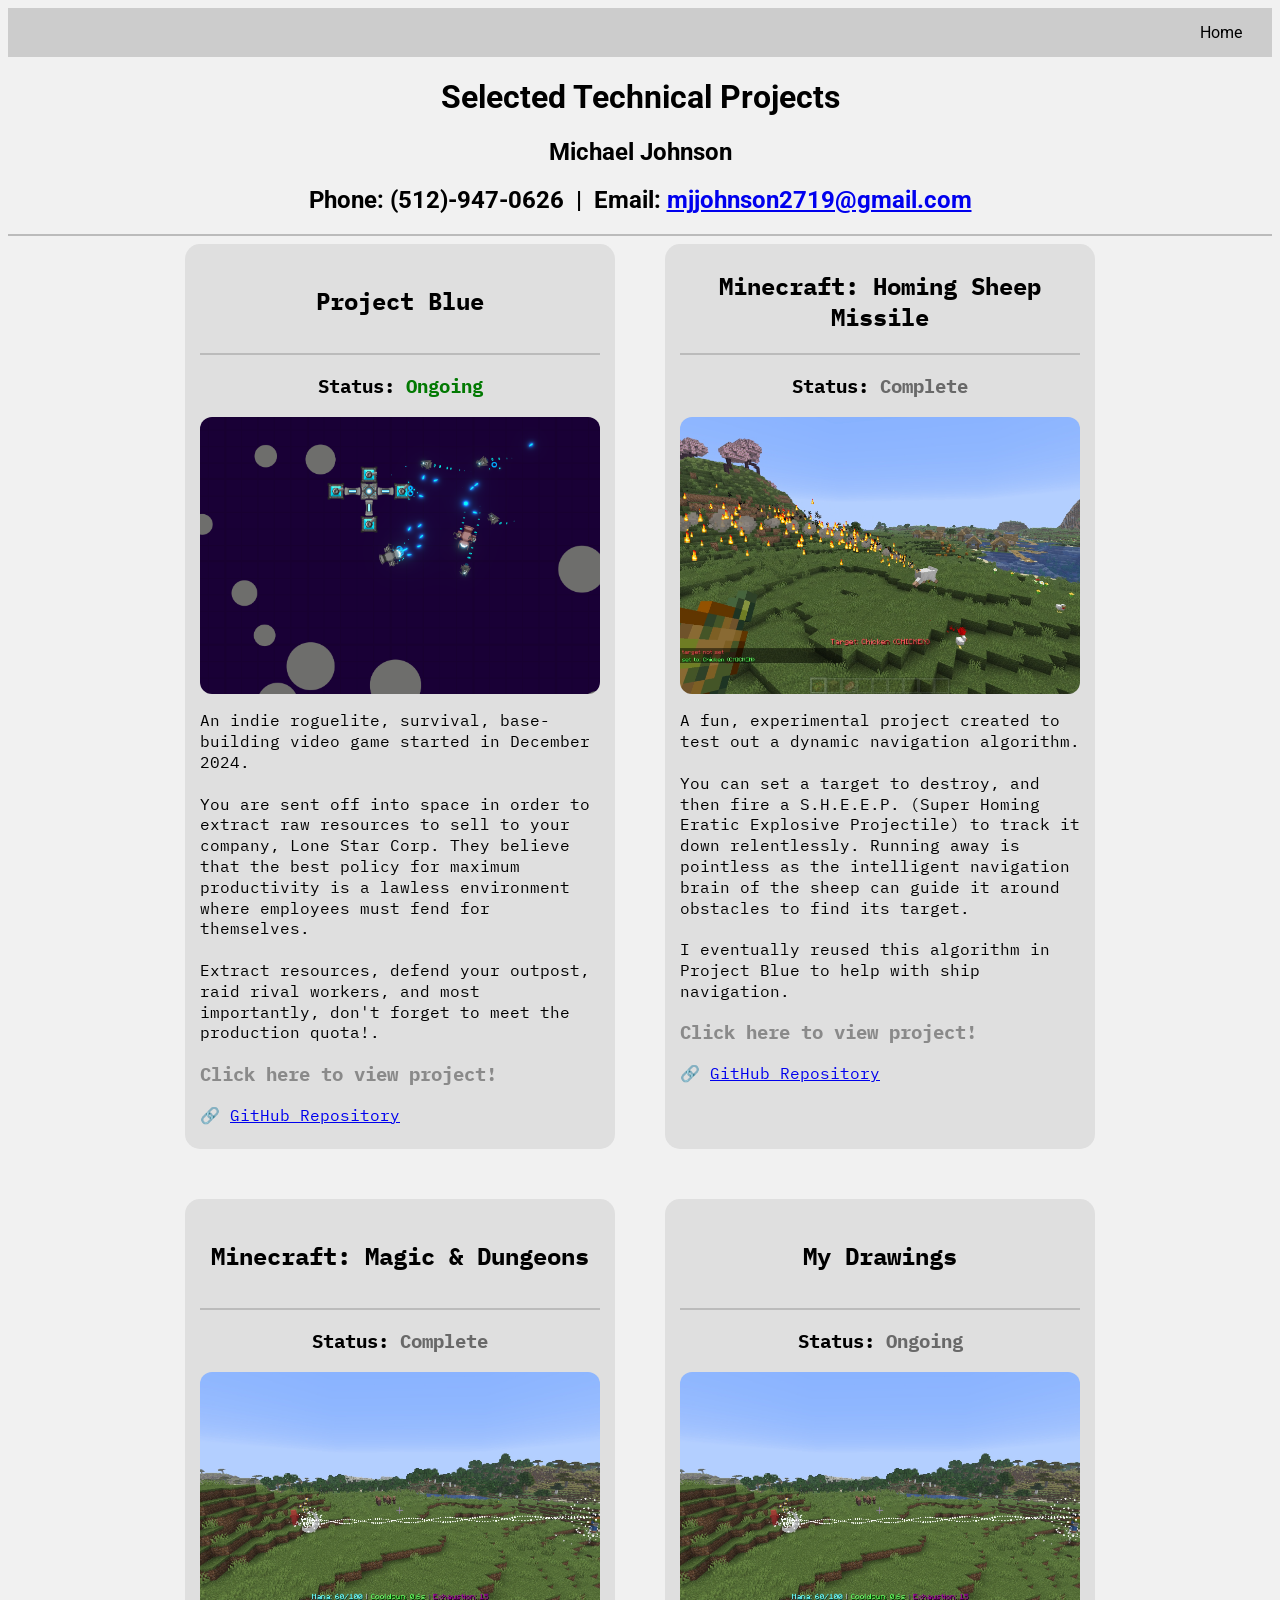
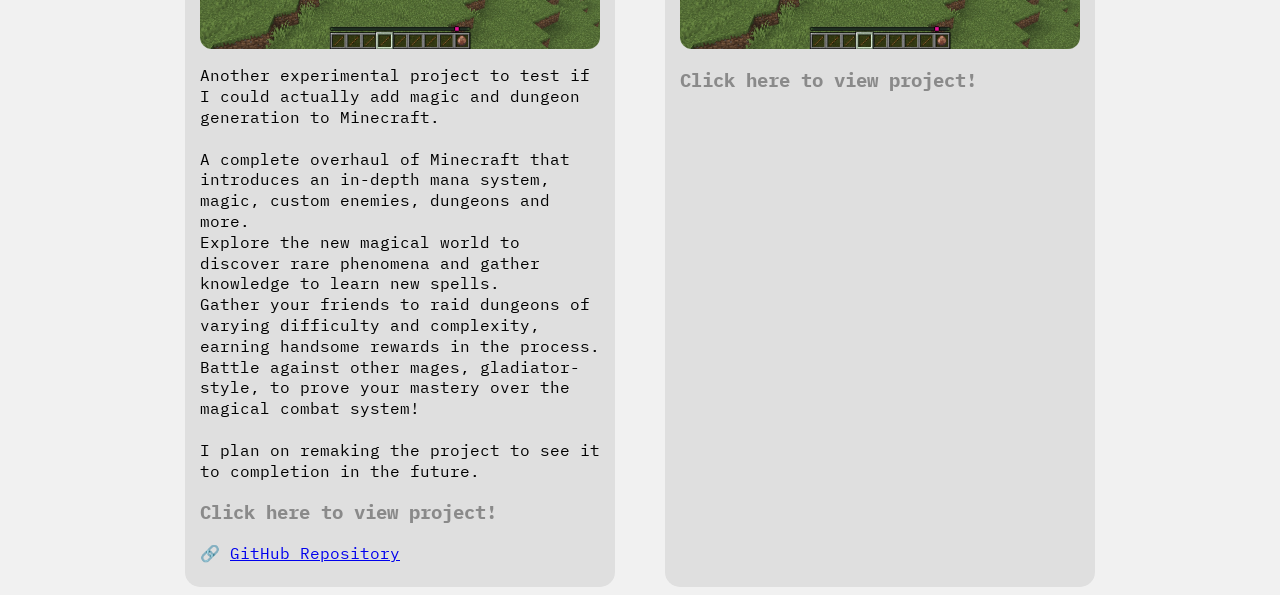
==== index.html @ 6b8b6e12 "drawings page" ====
<html>
  <head>
    <meta name="viewport" content="width=device-width, initial-scale=1.0">
    <title>Michael Johnson's Projects</title>

      <link rel="preconnect" href="https://fonts.googleapis.com">
      <link rel="preconnect" href="https://fonts.gstatic.com" crossorigin>
      <link href="https://fonts.googleapis.com/css2?family=IBM+Plex+Mono:wght@400;500;600;700&family=Roboto:wght@400;500;700&display=swap" rel="stylesheet">
      
      <link rel="stylesheet" href="style.css">
    <style>
      body {
        text-align: center
      }
      .project-display {
        width: 100%;
        max-width: 100%;
        min-height: 100%;
        box-sizing: border-box;
        overflow-wrap: anywhere;
        background-color: #dfdfdf;
        border-radius: 15px;
        color: #000000;
        text-align: left;
        font-family: 'IBM Plex Mono', monospace;
        padding: 7px 15px;
        line-height: 1.3;
        transition: all 0.3s ease;
        cursor: pointer;
        text-decoration: none;
        position: relative;
      }  

      .project-display h2 {
        min-height: 2.6em;
        display: flex;
        align-items: center;
        justify-content: center;
        text-align: center;
        line-height: 1.3;
      }

      .project-display:hover {
        background-color: #bdbdbd;
      }
      .project-display hr {
        background-color: #bbbbbb;
        transition: all 0.3s ease;
      }
      .project-display:hover hr {
        background-color: #a9a9a9;
      }
      .main-card-link {
        top: 0;
        left: 0;
        position: absolute;
        width: 100%;
        height: 100%;
        z-index: 1;
      }
      .secondary-card-link {
        position: relative;
        z-index: 2;
        text-decoration: underline;
      }
      /* Make project cards responsive */
      .page-wrapper > ul > li {
        flex: 0 1 430px;
        min-width: 0;
        max-width: 100%;
      }

      /* Make project images fit inside cards */
      .project-display img {
        width: 100% !important;
        max-width: 100%;
        height: auto !important;
        aspect-ratio: 36 / 25;
        object-fit: cover;
      }
            /* Mobile-specific adjustments
      @media (max-width: 600px) {
        .page-wrapper > ul {
          gap: 20px !important;
          padding: 0 12px !important;
        }

        .page-wrapper > ul > li {
          flex-basis: 100%;
        }

        .page-wrapper > ul .project-display {
          min-height: auto;
        }

        Prevent long contact information from overflowing
        .page-wrapper h2 {
          overflow-wrap: anywhere;
        }
      }*/
    </style>
  </head>

  
  <body>
  <div class="page-wrapper">
    <div id="navbar-placeholder"></div>

    <!-- Auto fetch navbar -->
    <script>
      fetch('navbar.html')
        .then(response => response.text())
        .then(data => {
          document.getElementById('navbar-placeholder').innerHTML = data;
        });
    </script>
    
    <h1 style="font-family: 'Roboto', sans-serif;"><strong>Selected Technical Projects</strong></h1>
    <h2 style="font-family: 'Roboto', sans-serif;"><b>Michael Johnson</b></h2>
    <h2 style="font-family: 'Roboto', sans-serif;" >Phone: (512)-947-0626&ensp;|&ensp;Email: <a href="mailto:mjjohnson2718@gmail.com">mjjohnson2719@gmail.com</a></h2>
    <hr>

    <ul style="display: flex; justify-content: center; list-style-type: none; gap: 50px; padding: 0; margin: 0; flex-wrap: wrap;">
      <li>
        <div class="project-display">
          <h2 style="text-align: center;"><strong>Project Blue</strong></h2><hr>
          <h3 style="text-align: center;"><strong>Status: <span style="color: rgb(2, 121, 2);">Ongoing</span></strong></h3>
          <img src="images/project_blue_thumbnail.png" alt="Thumbnail scene for Project Blue" style="width: 360px; height: 250px; object-fit: cover; border-radius: 12px; display: block; margin-left: auto; margin-right: auto">

          <p>An indie roguelite, survival, base-building video game started in December 2024.<br><br>
            You are sent off into space in order to extract raw resources to sell to your company, Lone Star Corp. They believe that the best policy for maximum productivity is a lawless environment where
            employees must fend for themselves.<br><br> Extract resources, defend your outpost, raid rival workers, and most importantly, don't forget to meet the production quota!.
          </p>
          <a href="projectblue.html" class="main-card-link"></a>
          <h3 style="color: #8a8a8a">Click here to view project!</h3>
          <p>&#128279; <a href="https://github.com/ChickenLorde/ProjectBlue" target="_blank" class="secondary-card-link">GitHub Repository</a></p>
        </div>
      </li>
      
      <li>
          <div class="project-display">
          <h2 style="text-align: center;"><strong>Minecraft: Homing Sheep Missile</strong></h2><hr>
          <h3 style="text-align: center;"><strong>Status: <span style="color: dimgray;">Complete</span></strong></h3>
          <img src="images/homing_sheep_missile_thumbnail.png" alt="Thumbnail scene for Homing Sheep Missile" style="width: 360px; height: 250px; object-fit: cover; border-radius: 12px; display: block; margin-left: auto; margin-right: auto">
          <p>A fun, experimental project created to test out a dynamic navigation algorithm. <br><br>
            You can set a target to destroy, and then fire a S.H.E.E.P. (Super Homing Eratic Explosive Projectile) to track it down relentlessly. Running away is pointless as the intelligent
            navigation brain of the sheep can guide it around obstacles to find its target.<br><br>
            I eventually reused this algorithm in Project Blue to help with ship navigation.
          </p>
          <a href="minecraft/sheep_missile.html" class="main-card-link"></a>
          <h3 style="color: #8a8a8a">Click here to view project!</h3>
          <p>&#128279; <a href="https://github.com/ChickenLorde/Minecraft-Homing-Sheep-Missile" target="_blank" class="secondary-card-link">GitHub Repository</a></p>
        </div>
      </li>
      
      <li>
          <div class="project-display">
            <h2 style="text-align: center;"><strong>Minecraft: Magic &amp; Dungeons</strong></h2><hr>
            <h3 style="text-align: center;"><strong>Status: <span style="color: dimgray;">Complete</span></strong></h3>
            <img src="images/magic_and_dungeons_thumbnail.png" alt="Thumbnail scene for Magic and Dungeons" style="width: 360px; height: 250px; object-fit: cover; border-radius: 12px; display: block; margin-left: auto; margin-right: auto">
            <p>Another experimental project to test if I could actually add magic and dungeon generation to Minecraft.<br><br>
              A complete overhaul of Minecraft that introduces an in-depth mana system, magic, custom enemies, dungeons and more. <br>
              Explore the new magical world to discover rare phenomena and gather knowledge to learn new spells.<br>
              Gather your friends to raid dungeons of varying difficulty and complexity, earning handsome rewards in the process.<br>
              Battle against other mages, gladiator-style, to prove your mastery over the magical combat system!<br><br>
              I plan on remaking the project to see it to completion in the future.
            </p>
            <a href="minecraft/magic_and_dungeons.html" class="main-card-link"></a>
            <h3 style="color: #8a8a8a">Click here to view project!</h3>
            <p>&#128279; <a href="https://github.com/ChickenLorde/PaperMC-Magic-and-Dungeons" target="_blank" class="secondary-card-link">GitHub Repository</a></p>
          </div>
      </li>

      <li>
          <div class="project-display">
            <h2 style="text-align: center;"><strong>My Drawings</strong></h2><hr>
            <h3 style="text-align: center;"><strong>Status: <span style="color: dimgray;">Ongoing</span></strong></h3>
            <img src="images/magic_and_dungeons_thumbnail.png" alt="Thumbnail scene for Magic and Dungeons" style="width: 360px; height: 250px; object-fit: cover; border-radius: 12px; display: block; margin-left: auto; margin-right: auto">
            <p>
            </p>
            <a href="drawings.html" class="main-card-link"></a>
            <h3 style="color: #8a8a8a">Click here to view project!</h3>
          </div>
      </li>
    </ul>
      
  </div>
  </body>
</html>
---- style.css ----
/* This makes the whole website background dark gray */
body {
  background-color: #f1f1f1;
  font-family: 'Roboto', sans-serif;
}

nav ul {
  display: flex;
  justify-content: flex-end;
  list-style-type: none;
  background-color: #cccccc;
  padding: 15px;
  margin: 0;
}

nav a {
  display: inline-block;
  color: black;
  text-decoration: none;
  margin: 0 15px;
}

.page-wrapper {
  max-width: 1450px;
  width: 100%;
  margin: 0 auto;
}

hr {
  border: none;
  height: 2px;
  background-color: #bbbbbb;
  width: 100%;
}

.fancy-text-box {
  width: 100%;
  min-height: 50px;
  resize: none;
  box-sizing: border-box;
  field-sizing: content;
  background-color: #bfbfbf;
  border-radius: 15px;
  color: #000000;
  text-align: left;
  font-family: 'Roboto', sans-serif;
  padding: 7px 15px;
  margin: 15px auto;
}
.video-showcase-box {
  width: 100%;
  min-height: 50px;
  resize: none;
  field-sizing: content;
  background-color: #cfcfcf;
  border-radius: 5px;
  color: #000000;
  text-align: left;
  font-family: 'Roboto', sans-serif;
  padding: 7px 15px;
  margin: 15px auto;
}
.video-showcase-video iframe {
  width:100%;
  height: 100%;
}
.video-showcase-video {
  width: 50%;
  aspect-ratio: 16 / 9;
}
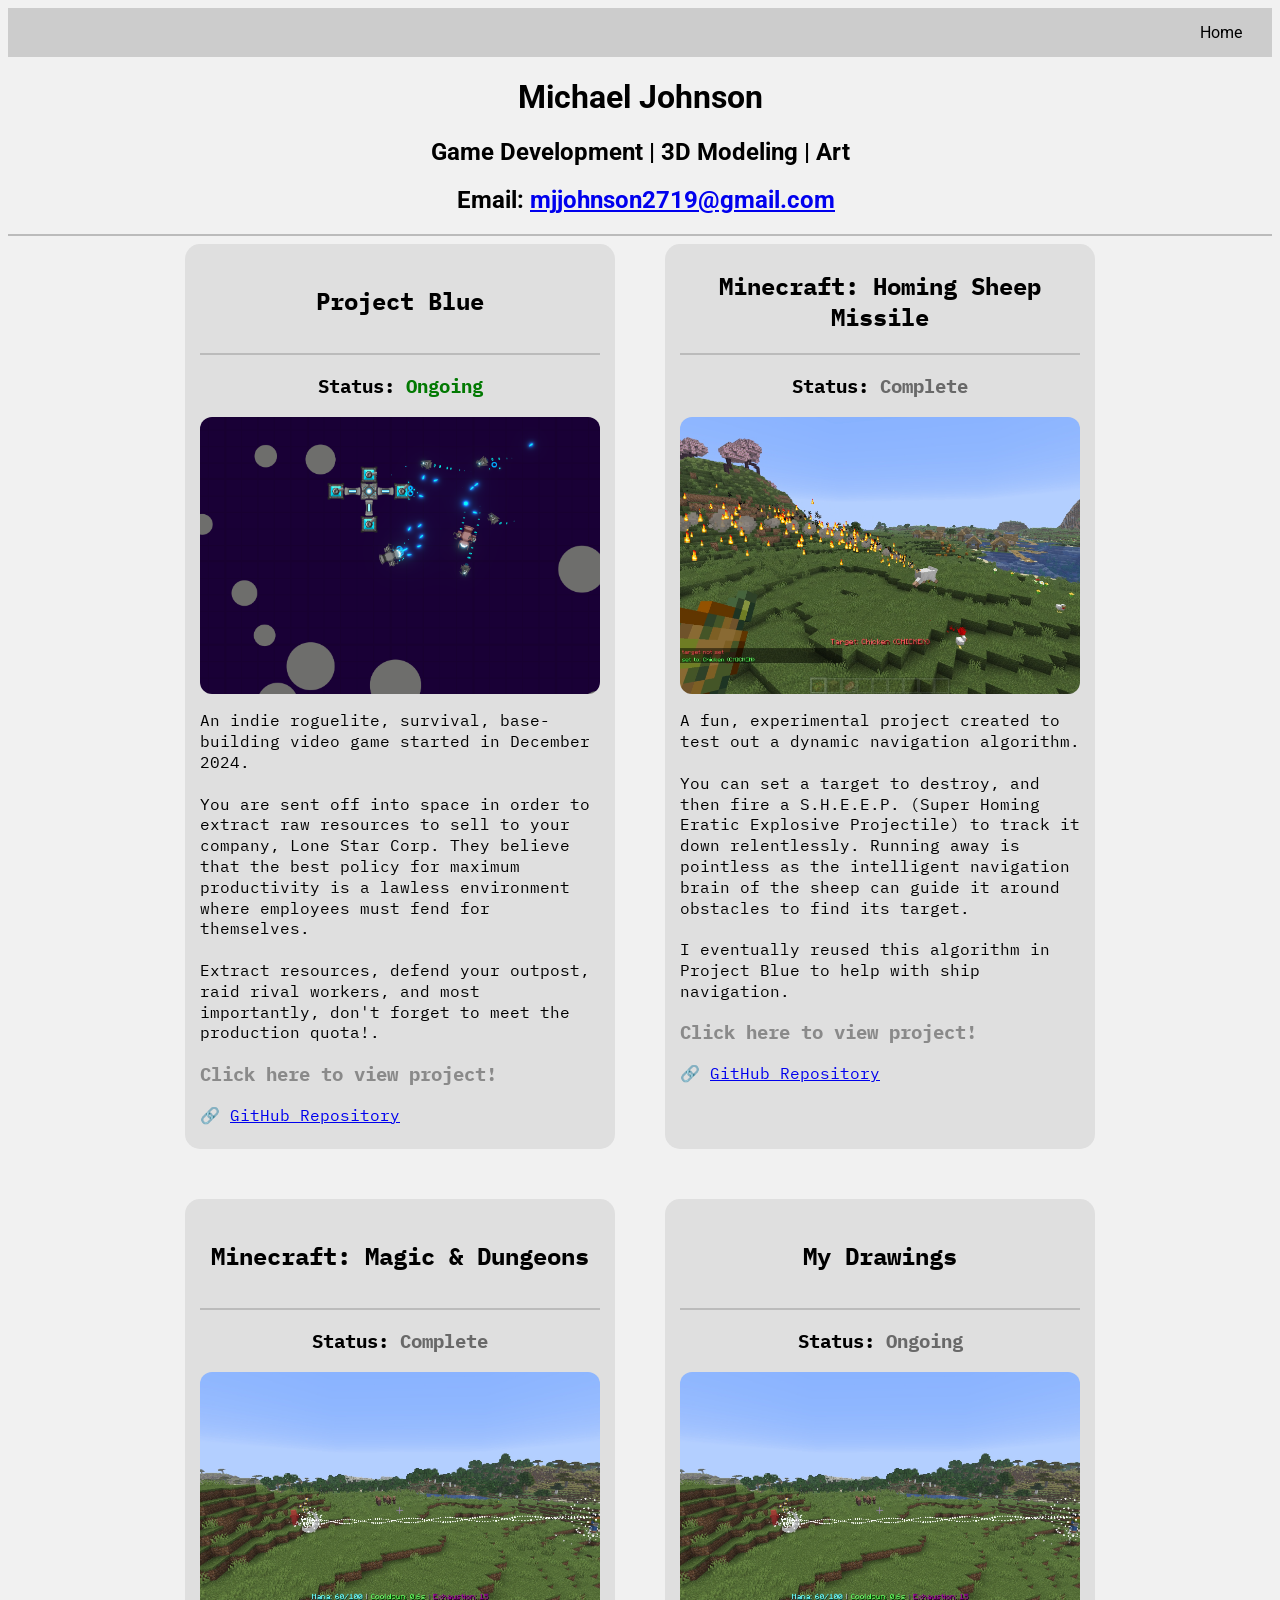
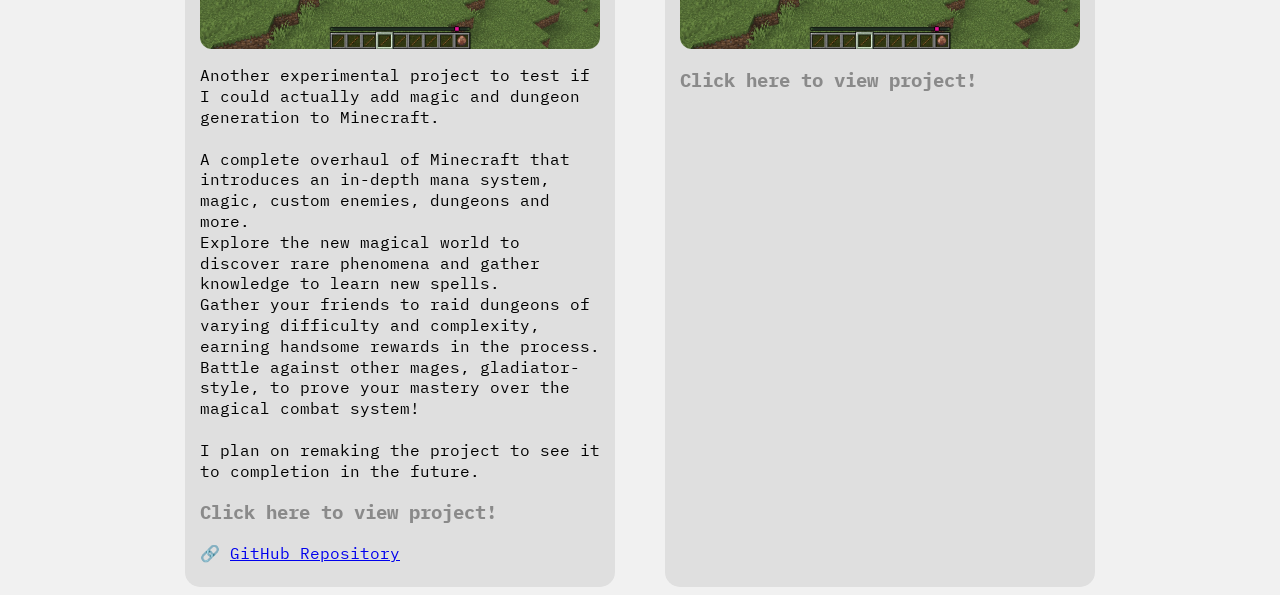
==== commit a6d6303f: "Fixed title" ====
--- a/index.html
+++ b/index.html
@@ -115,9 +115,9 @@
         });
     </script>
     
-    <h1 style="font-family: 'Roboto', sans-serif;"><strong>Selected Technical Projects</strong></h1>
-    <h2 style="font-family: 'Roboto', sans-serif;"><b>Michael Johnson</b></h2>
-    <h2 style="font-family: 'Roboto', sans-serif;" >Phone: (512)-947-0626&ensp;|&ensp;Email: <a href="mailto:mjjohnson2718@gmail.com">mjjohnson2719@gmail.com</a></h2>
+    <h1 style="font-family: 'Roboto', sans-serif;"><strong>Michael Johnson</strong></h1>
+    <h2 style="font-family: 'Roboto', sans-serif;"><b>Game Development | 3D Modeling | Art</b></h2>
+    <h2 style="font-family: 'Roboto', sans-serif;" >&ensp;Email: <a href="mailto:mjjohnson2718@gmail.com">mjjohnson2719@gmail.com</a></h2>
     <hr>
 
     <ul style="display: flex; justify-content: center; list-style-type: none; gap: 50px; padding: 0; margin: 0; flex-wrap: wrap;">
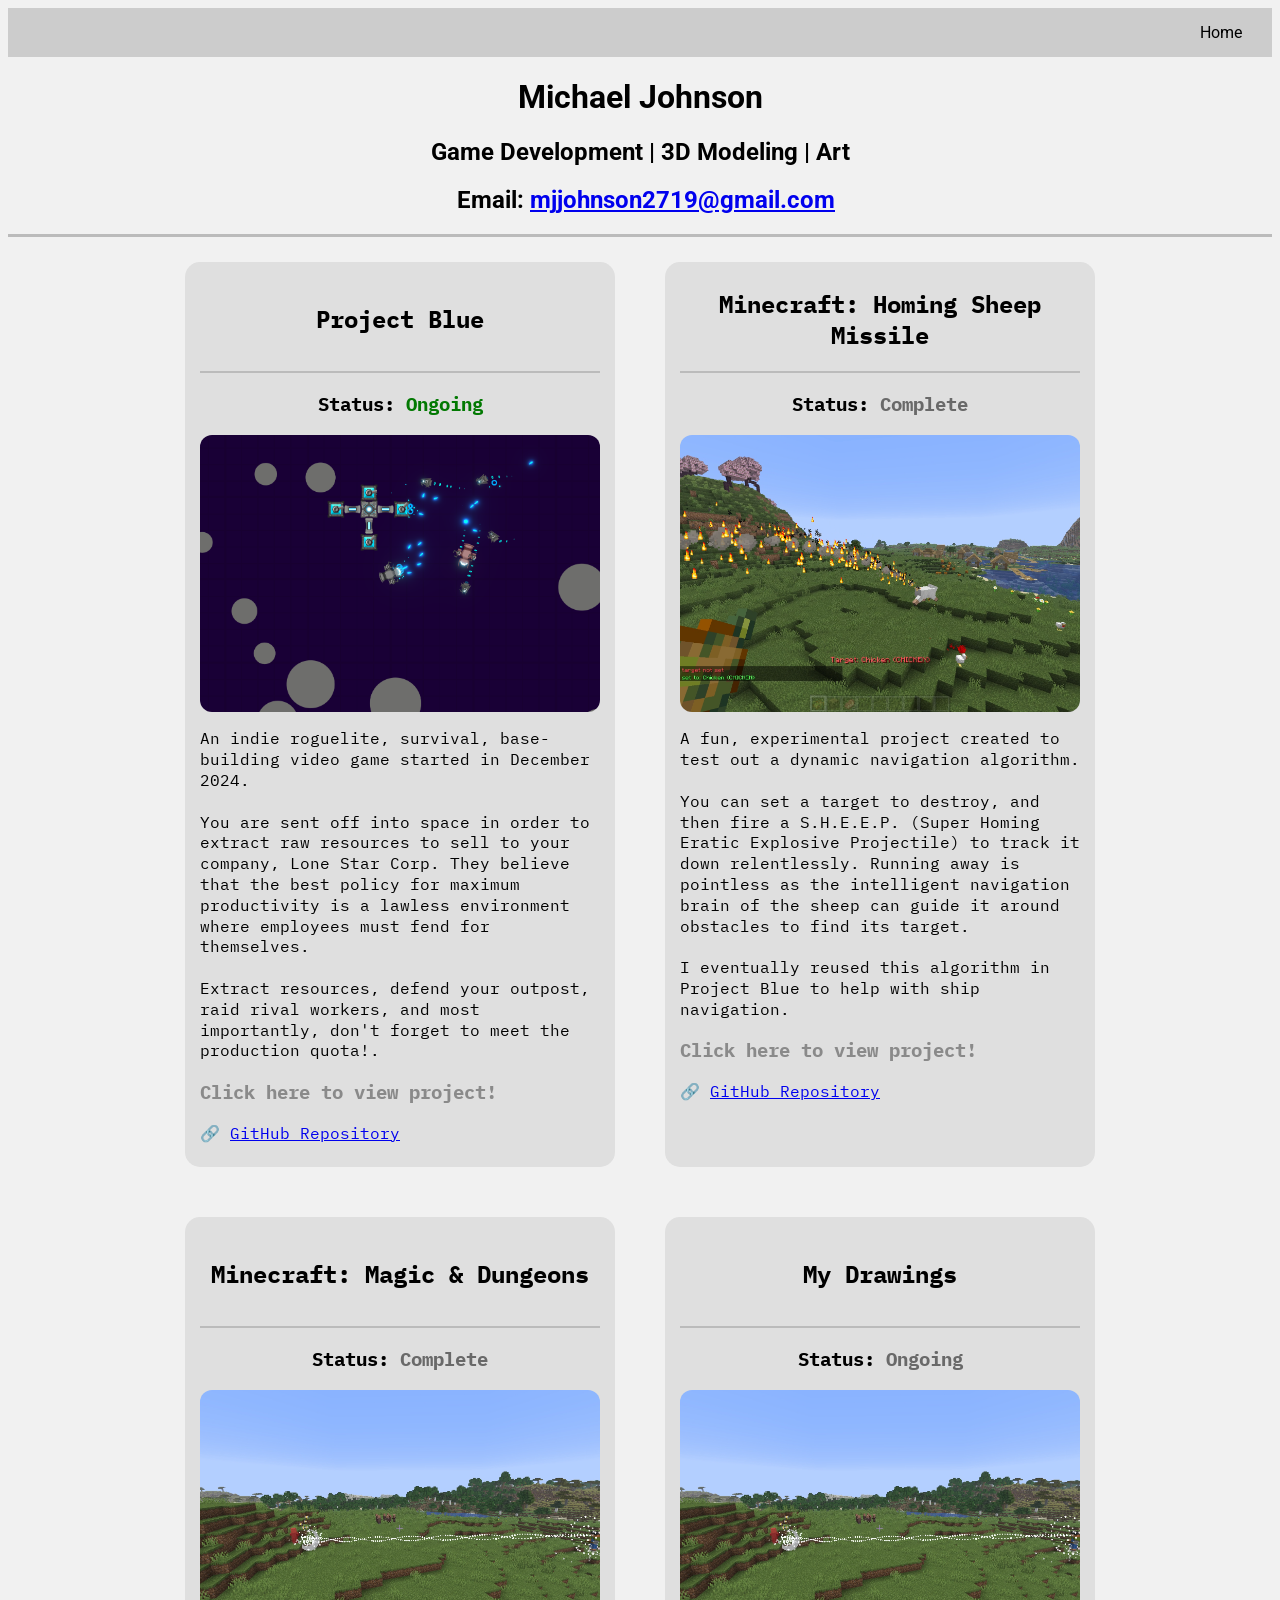
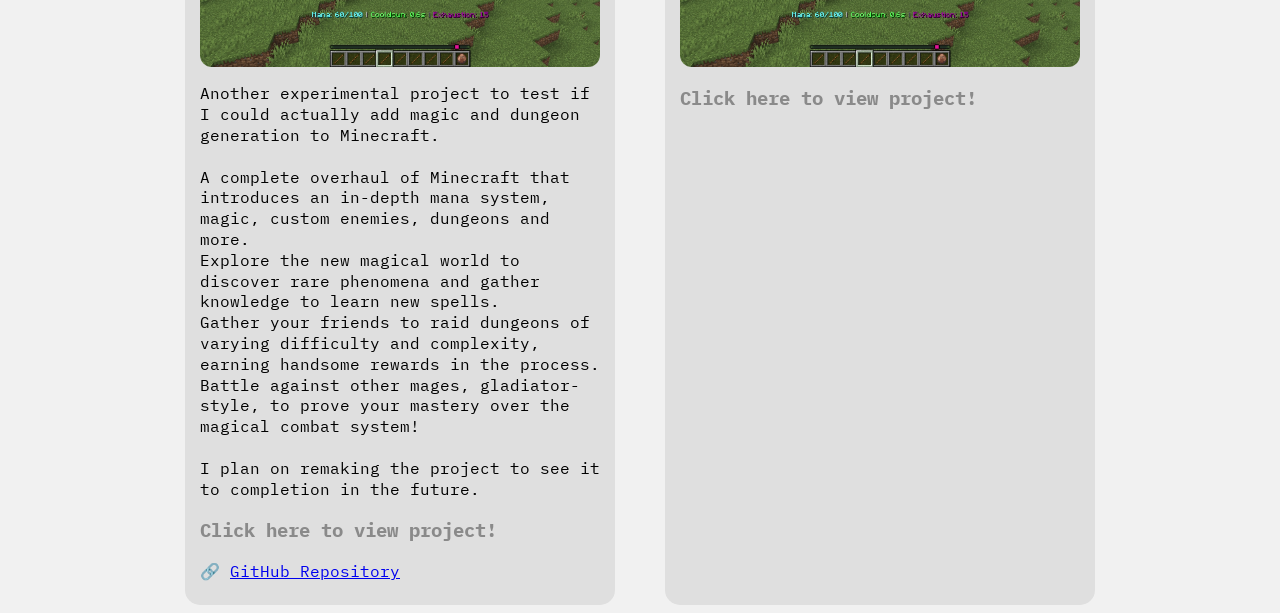
==== commit 128eb2aa: "hr change" ====
--- a/index.html
+++ b/index.html
@@ -118,7 +118,7 @@
     <h1 style="font-family: 'Roboto', sans-serif;"><strong>Michael Johnson</strong></h1>
     <h2 style="font-family: 'Roboto', sans-serif;"><b>Game Development | 3D Modeling | Art</b></h2>
     <h2 style="font-family: 'Roboto', sans-serif;" >&ensp;Email: <a href="mailto:mjjohnson2718@gmail.com">mjjohnson2719@gmail.com</a></h2>
-    <hr>
+    <hr style="height: 3px; margin-bottom: 25px;">
 
     <ul style="display: flex; justify-content: center; list-style-type: none; gap: 50px; padding: 0; margin: 0; flex-wrap: wrap;">
       <li>
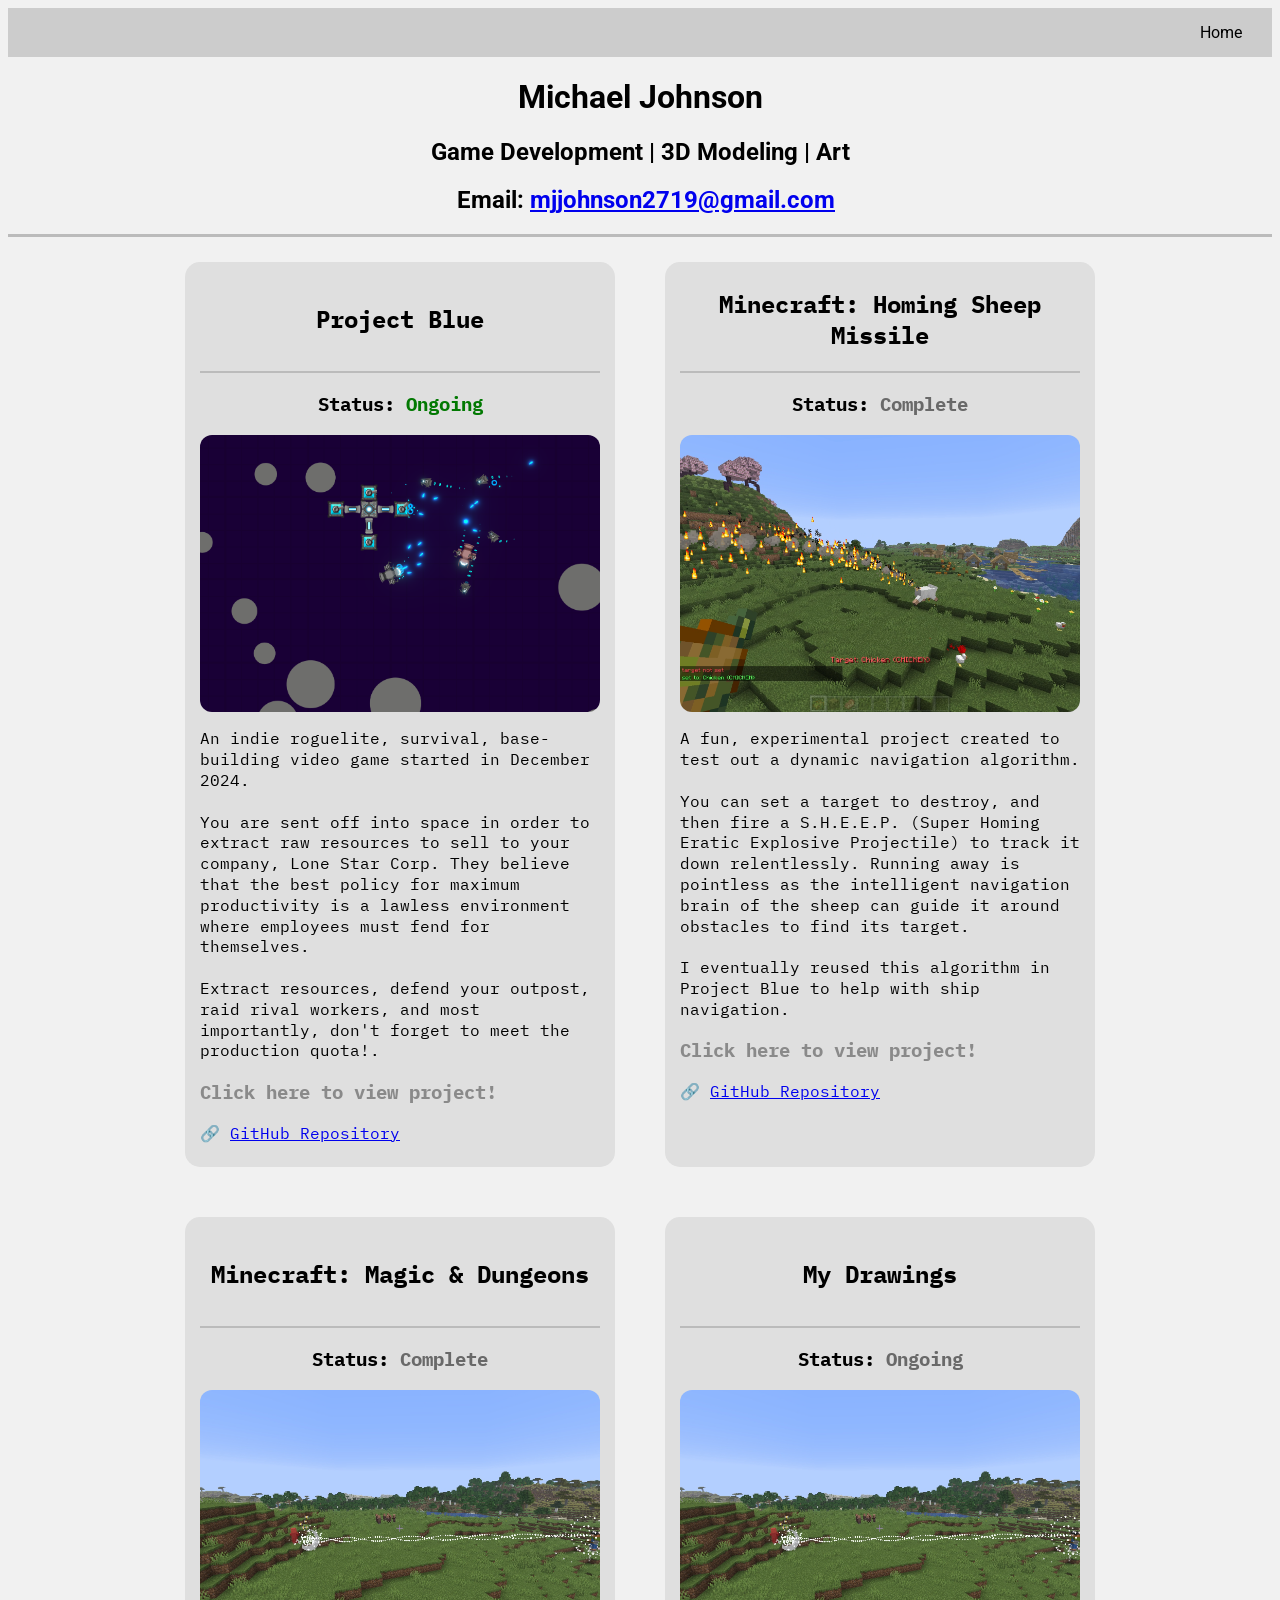
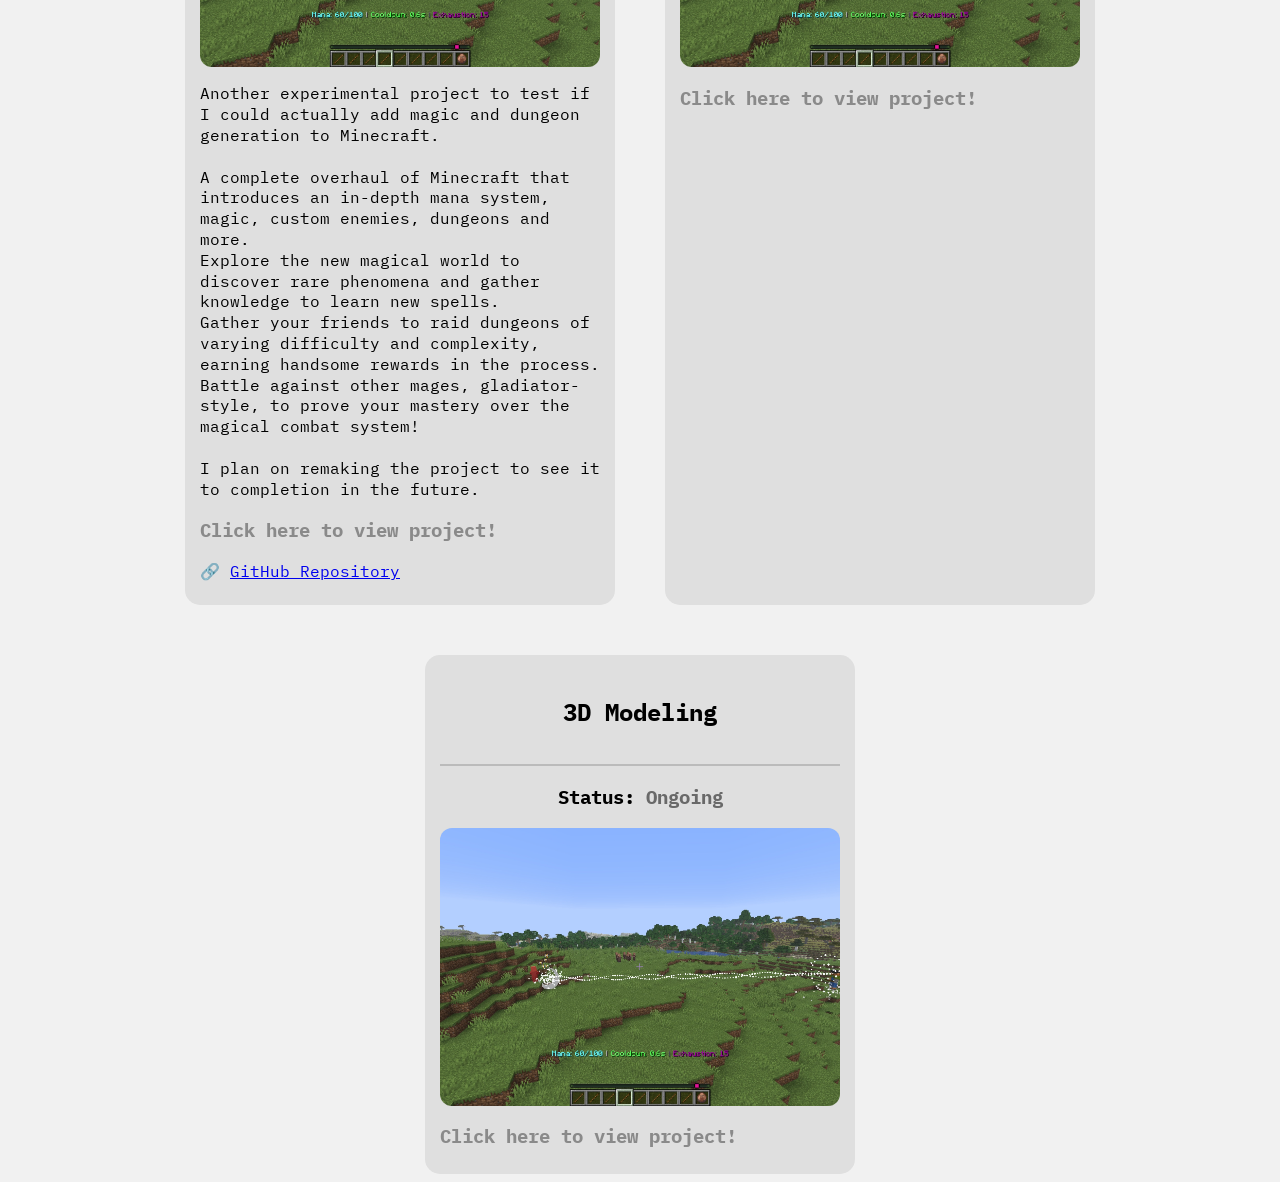
==== commit 96842c1c: "modeling page" ====
--- a/index.html
+++ b/index.html
@@ -121,6 +121,7 @@
     <hr style="height: 3px; margin-bottom: 25px;">
 
     <ul style="display: flex; justify-content: center; list-style-type: none; gap: 50px; padding: 0; margin: 0; flex-wrap: wrap;">
+      <!-- Project Blue display -->
       <li>
         <div class="project-display">
           <h2 style="text-align: center;"><strong>Project Blue</strong></h2><hr>
@@ -136,7 +137,7 @@
           <p>&#128279; <a href="https://github.com/ChickenLorde/ProjectBlue" target="_blank" class="secondary-card-link">GitHub Repository</a></p>
         </div>
       </li>
-      
+            <!-- Sheep Missile display -->
       <li>
           <div class="project-display">
           <h2 style="text-align: center;"><strong>Minecraft: Homing Sheep Missile</strong></h2><hr>
@@ -152,7 +153,7 @@
           <p>&#128279; <a href="https://github.com/ChickenLorde/Minecraft-Homing-Sheep-Missile" target="_blank" class="secondary-card-link">GitHub Repository</a></p>
         </div>
       </li>
-      
+            <!-- Magic and Dungeons display -->
       <li>
           <div class="project-display">
             <h2 style="text-align: center;"><strong>Minecraft: Magic &amp; Dungeons</strong></h2><hr>
@@ -170,6 +171,7 @@
             <p>&#128279; <a href="https://github.com/ChickenLorde/PaperMC-Magic-and-Dungeons" target="_blank" class="secondary-card-link">GitHub Repository</a></p>
           </div>
       </li>
+      <!-- Drawings display -->
 
       <li>
           <div class="project-display">
@@ -182,6 +184,19 @@
             <h3 style="color: #8a8a8a">Click here to view project!</h3>
           </div>
       </li>
+      <!-- Blender models display -->
+
+      <li>
+          <div class="project-display">
+            <h2 style="text-align: center;"><strong>3D Modeling</strong></h2><hr>
+            <h3 style="text-align: center;"><strong>Status: <span style="color: dimgray;">Ongoing</span></strong></h3>
+            <img src="images/magic_and_dungeons_thumbnail.png" alt="Thumbnail scene for Magic and Dungeons" style="width: 360px; height: 250px; object-fit: cover; border-radius: 12px; display: block; margin-left: auto; margin-right: auto">
+            <p>
+            </p>
+            <a href="modeling.html" class="main-card-link"></a>
+            <h3 style="color: #8a8a8a">Click here to view project!</h3>
+          </div>
+      </li>
     </ul>
       
   </div>
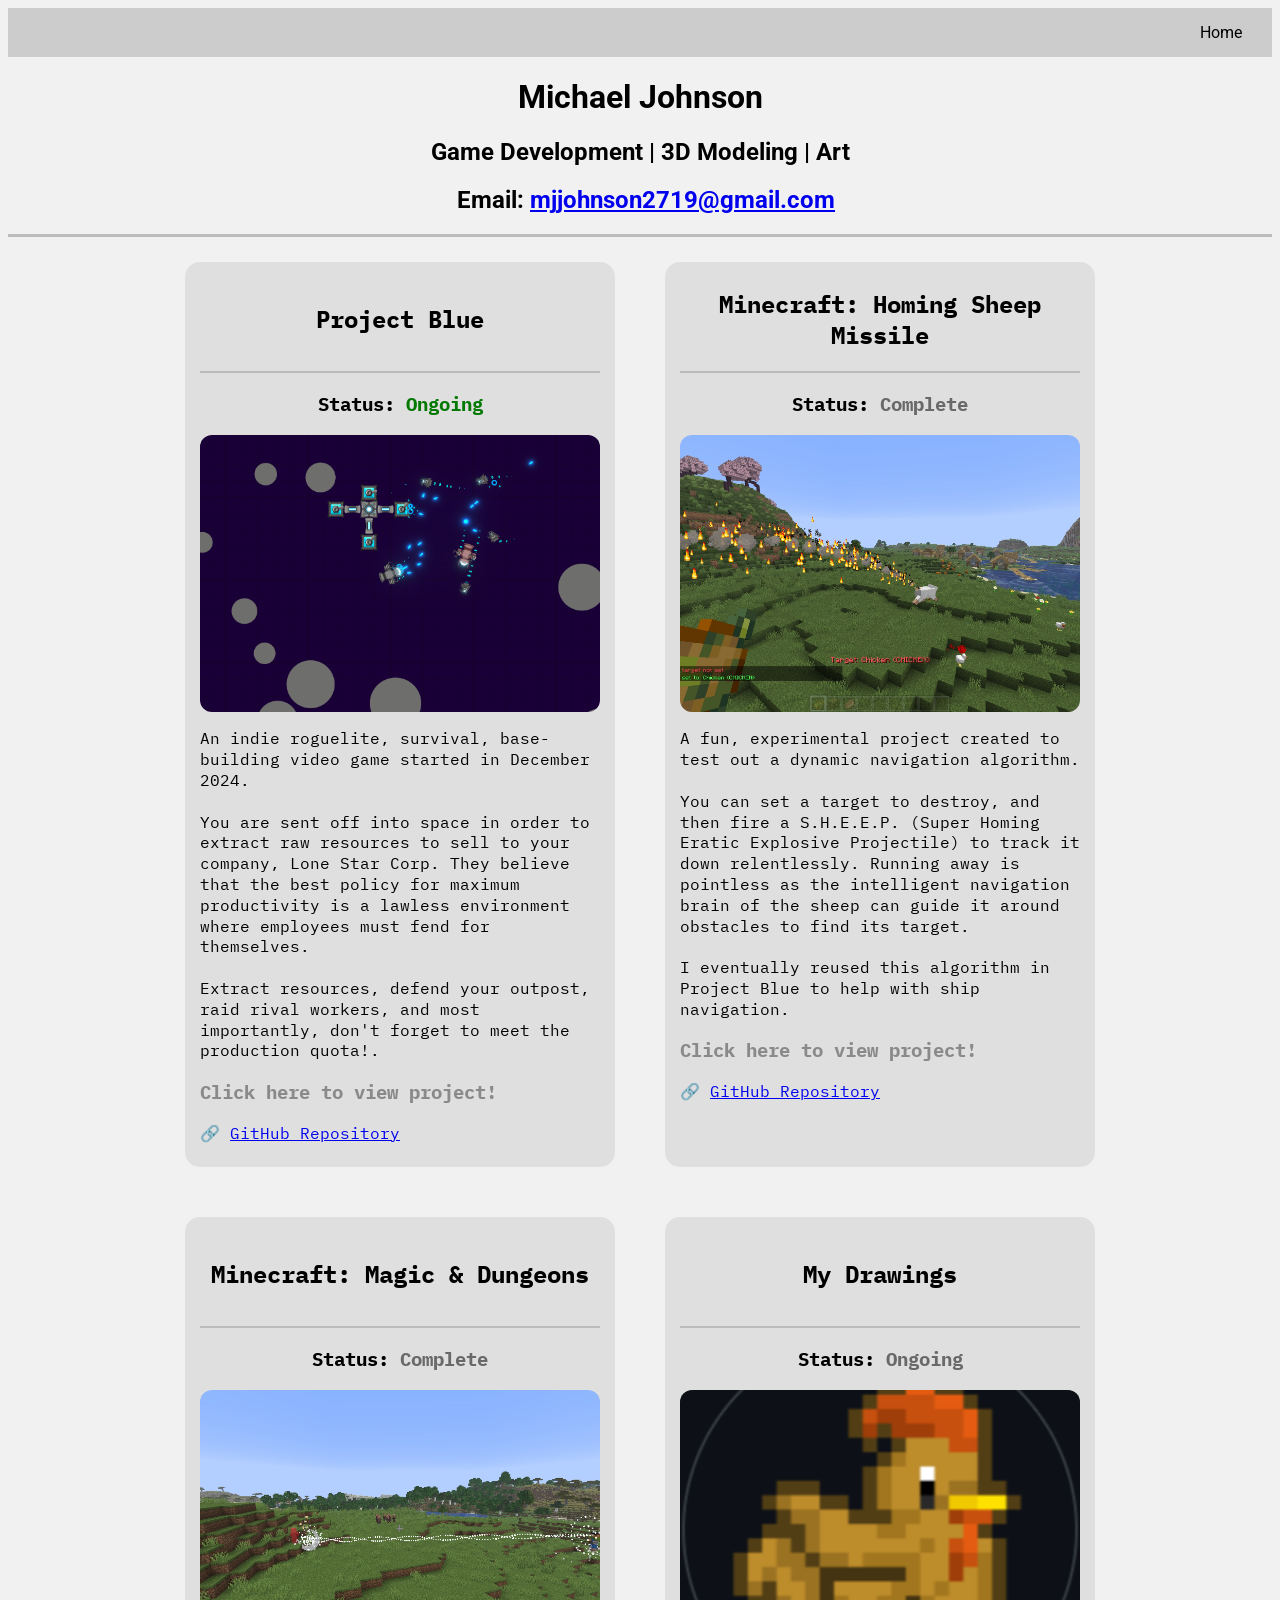
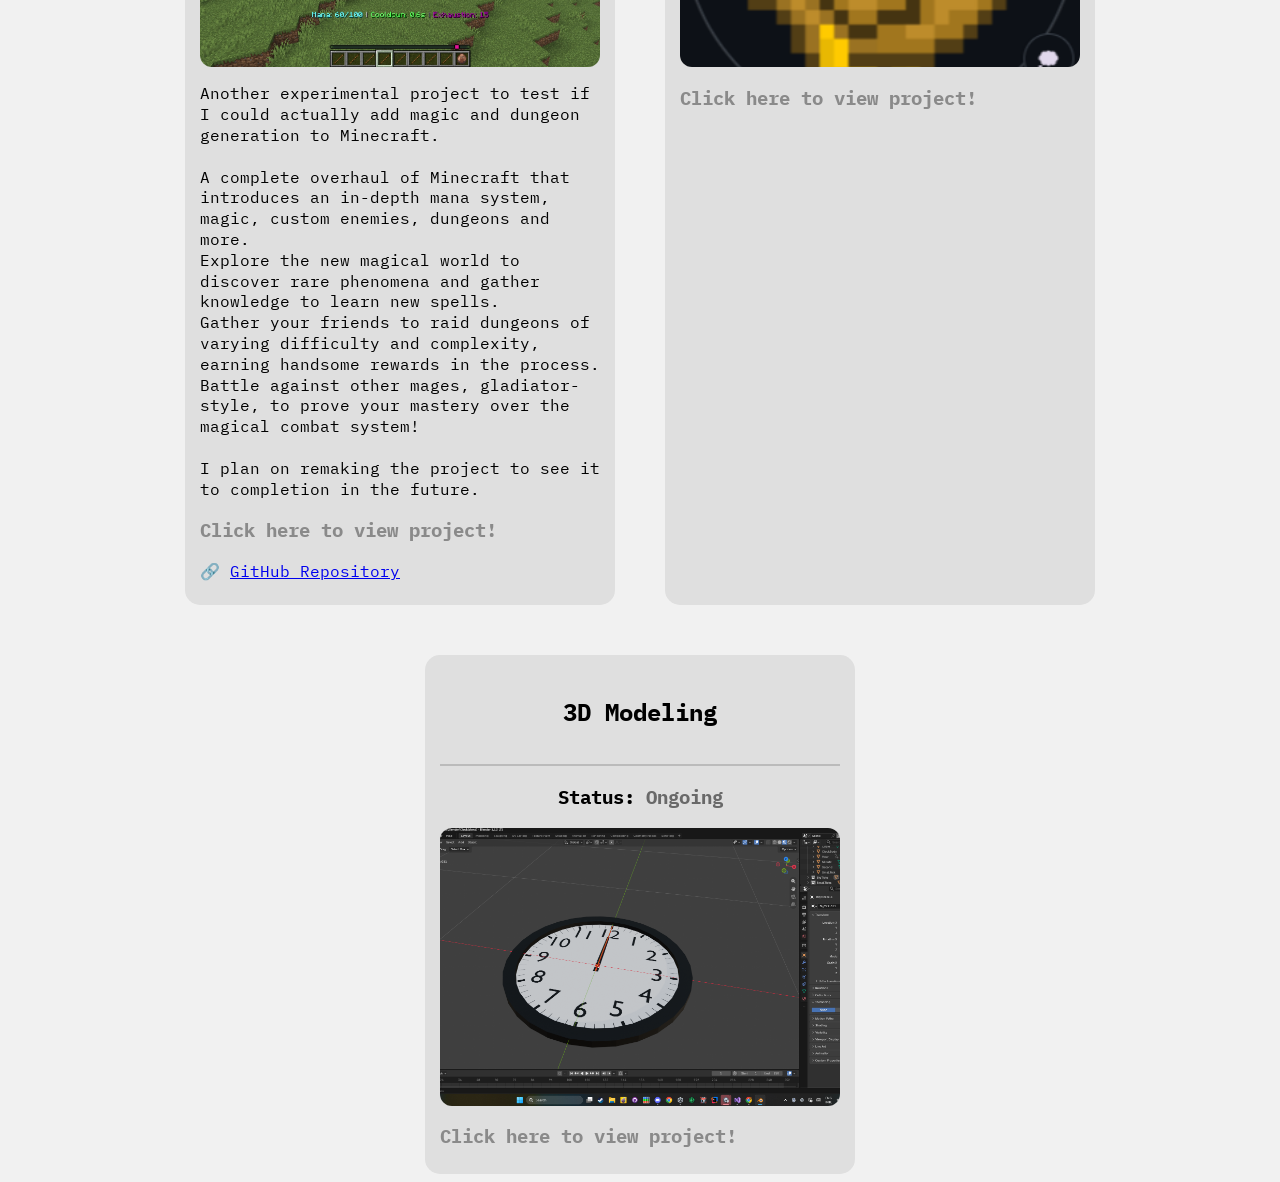
==== commit ddbe6f18: "Images for new projects" ====
--- a/index.html
+++ b/index.html
@@ -177,7 +177,7 @@
           <div class="project-display">
             <h2 style="text-align: center;"><strong>My Drawings</strong></h2><hr>
             <h3 style="text-align: center;"><strong>Status: <span style="color: dimgray;">Ongoing</span></strong></h3>
-            <img src="images/magic_and_dungeons_thumbnail.png" alt="Thumbnail scene for Magic and Dungeons" style="width: 360px; height: 250px; object-fit: cover; border-radius: 12px; display: block; margin-left: auto; margin-right: auto">
+            <img src="images/chicken_placeholder.png" alt="Thumbnail scene for Magic and Dungeons" style="width: 360px; height: 250px; object-fit: cover; border-radius: 12px; display: block; margin-left: auto; margin-right: auto">
             <p>
             </p>
             <a href="drawings.html" class="main-card-link"></a>
@@ -190,7 +190,7 @@
           <div class="project-display">
             <h2 style="text-align: center;"><strong>3D Modeling</strong></h2><hr>
             <h3 style="text-align: center;"><strong>Status: <span style="color: dimgray;">Ongoing</span></strong></h3>
-            <img src="images/magic_and_dungeons_thumbnail.png" alt="Thumbnail scene for Magic and Dungeons" style="width: 360px; height: 250px; object-fit: cover; border-radius: 12px; display: block; margin-left: auto; margin-right: auto">
+            <img src="images/modeling_placeholder.png" alt="Thumbnail scene for Magic and Dungeons" style="width: 360px; height: 250px; object-fit: cover; border-radius: 12px; display: block; margin-left: auto; margin-right: auto">
             <p>
             </p>
             <a href="modeling.html" class="main-card-link"></a>
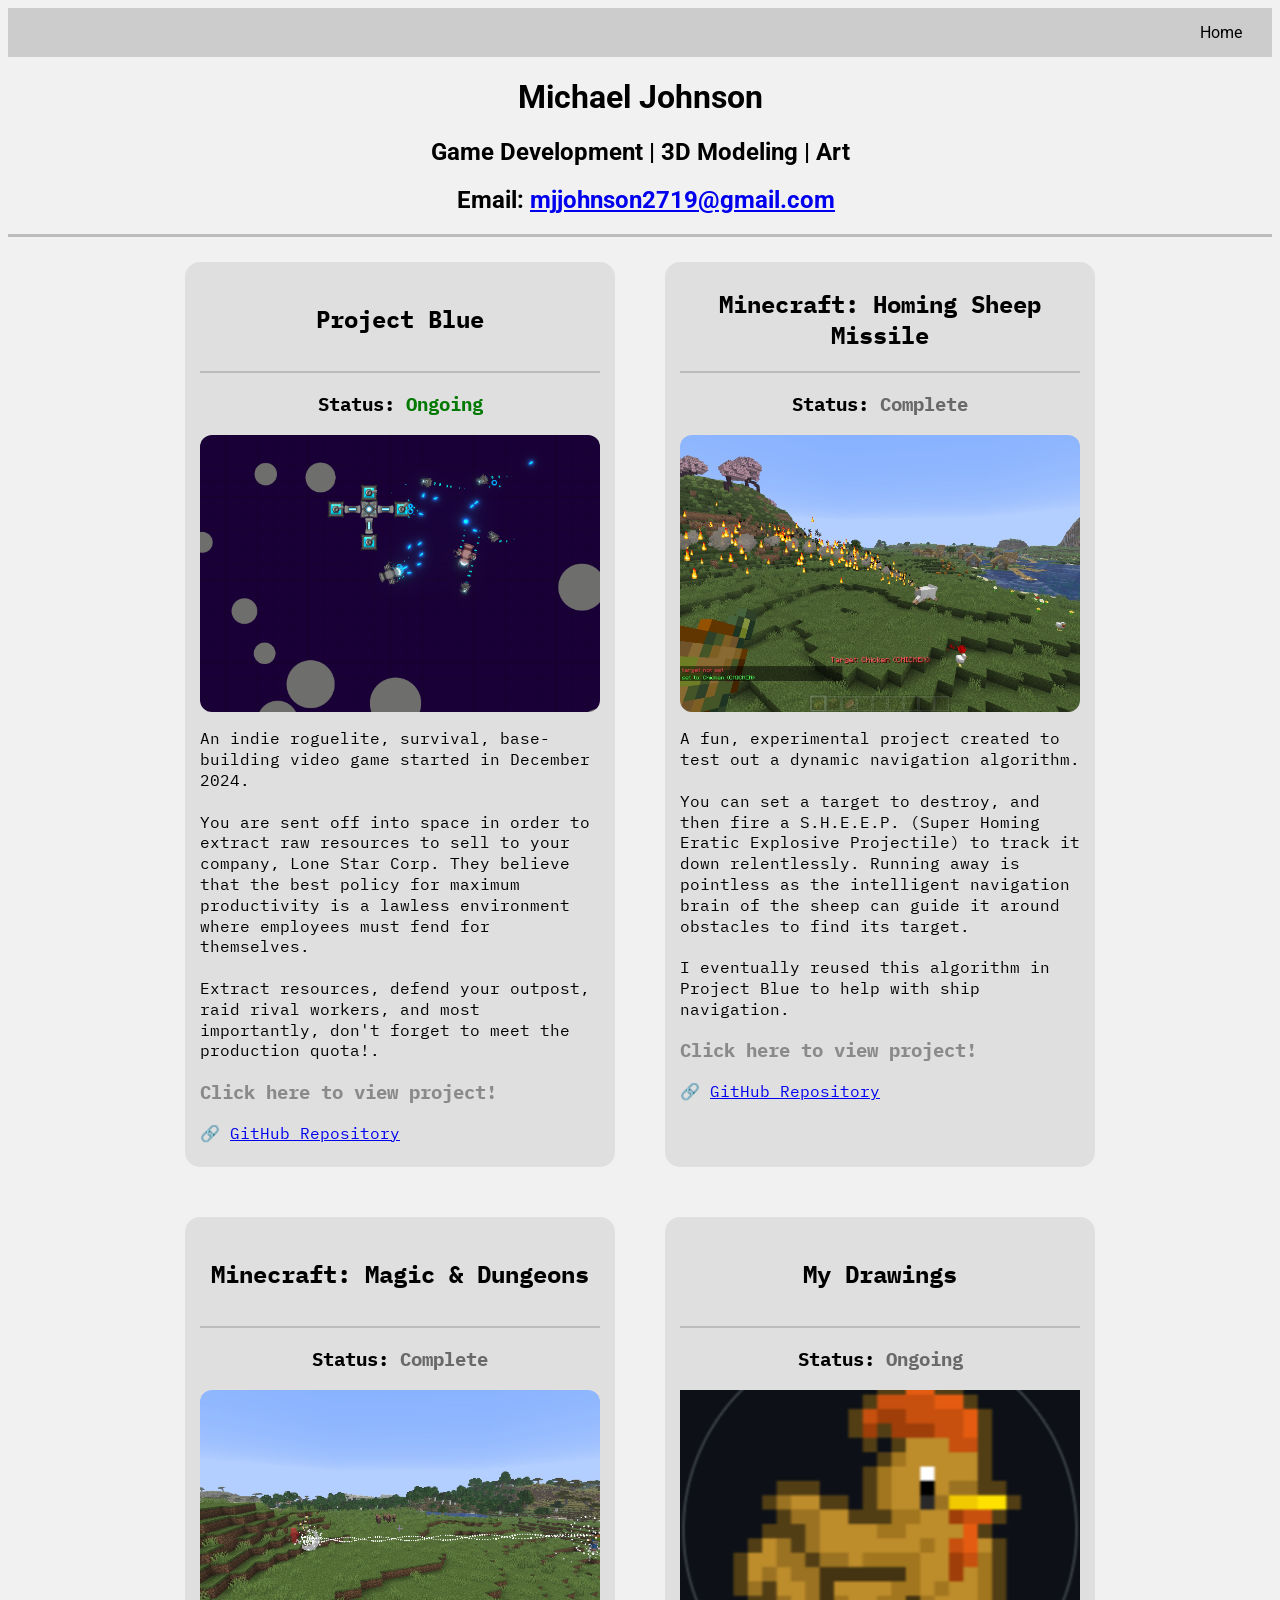
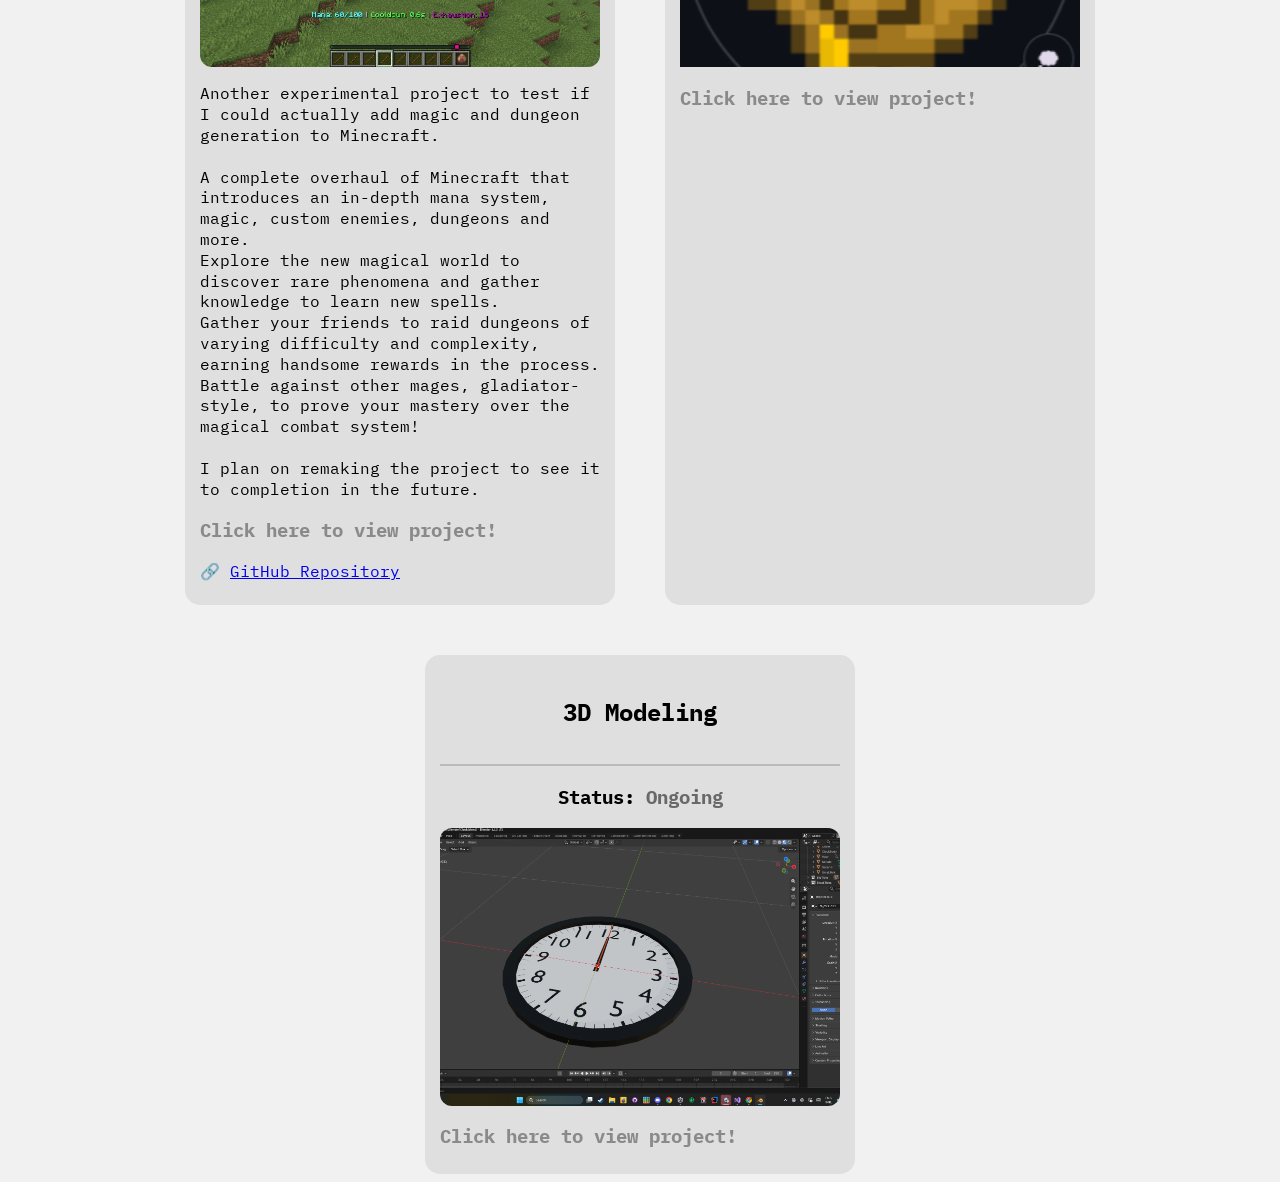
==== commit c75f070a: "3d modeling update" ====
--- a/index.html
+++ b/index.html
@@ -177,7 +177,7 @@
           <div class="project-display">
             <h2 style="text-align: center;"><strong>My Drawings</strong></h2><hr>
             <h3 style="text-align: center;"><strong>Status: <span style="color: dimgray;">Ongoing</span></strong></h3>
-            <img src="images/chicken_placeholder.png" alt="Thumbnail scene for Magic and Dungeons" style="width: 360px; height: 250px; object-fit: cover; border-radius: 12px; display: block; margin-left: auto; margin-right: auto">
+            <img src="images/chicken_placeholder.png" alt="Thumbnail for art style="width: 360px; height: 250px; object-fit: cover; border-radius: 12px; display: block; margin-left: auto; margin-right: auto">
             <p>
             </p>
             <a href="drawings.html" class="main-card-link"></a>
@@ -190,7 +190,7 @@
           <div class="project-display">
             <h2 style="text-align: center;"><strong>3D Modeling</strong></h2><hr>
             <h3 style="text-align: center;"><strong>Status: <span style="color: dimgray;">Ongoing</span></strong></h3>
-            <img src="images/modeling_placeholder.png" alt="Thumbnail scene for Magic and Dungeons" style="width: 360px; height: 250px; object-fit: cover; border-radius: 12px; display: block; margin-left: auto; margin-right: auto">
+            <img src="images/modeling_placeholder.png" alt="Thumbnail for modeling" style="width: 360px; height: 250px; object-fit: cover; border-radius: 12px; display: block; margin-left: auto; margin-right: auto">
             <p>
             </p>
             <a href="modeling.html" class="main-card-link"></a>
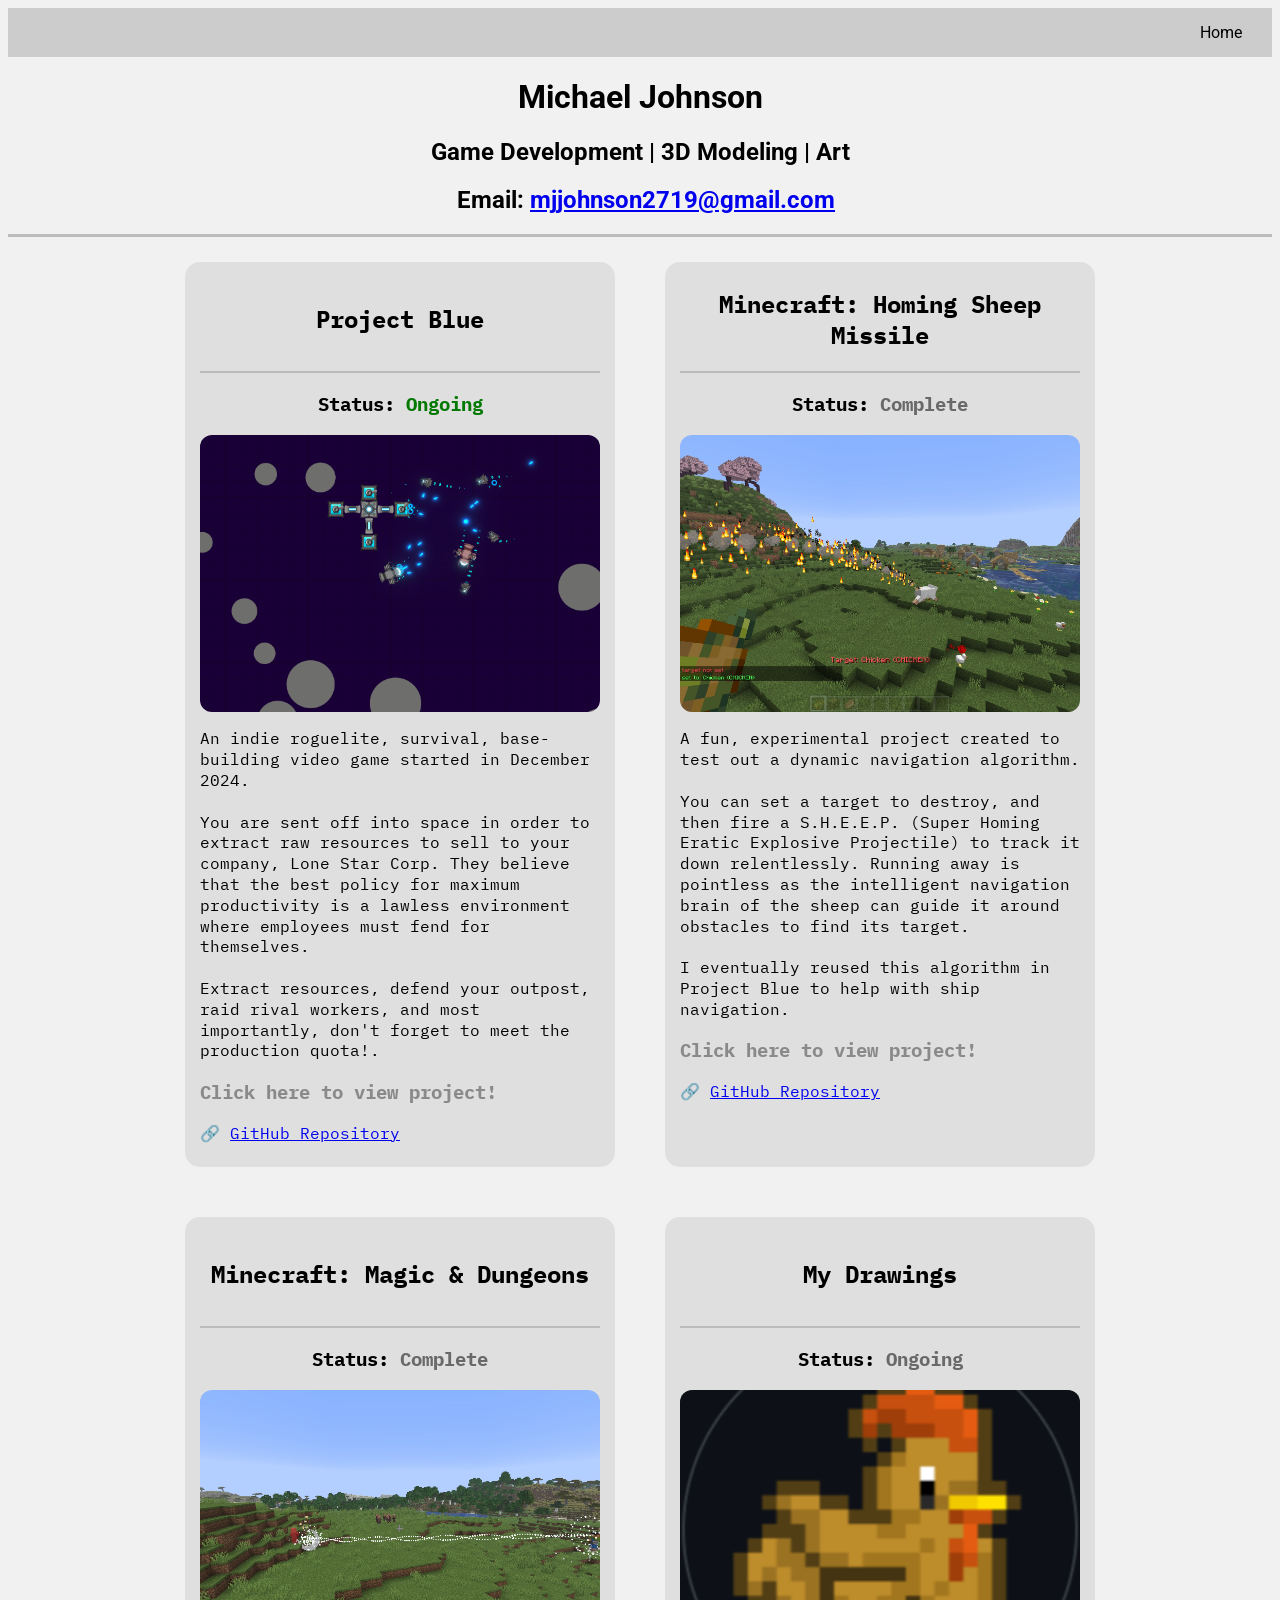
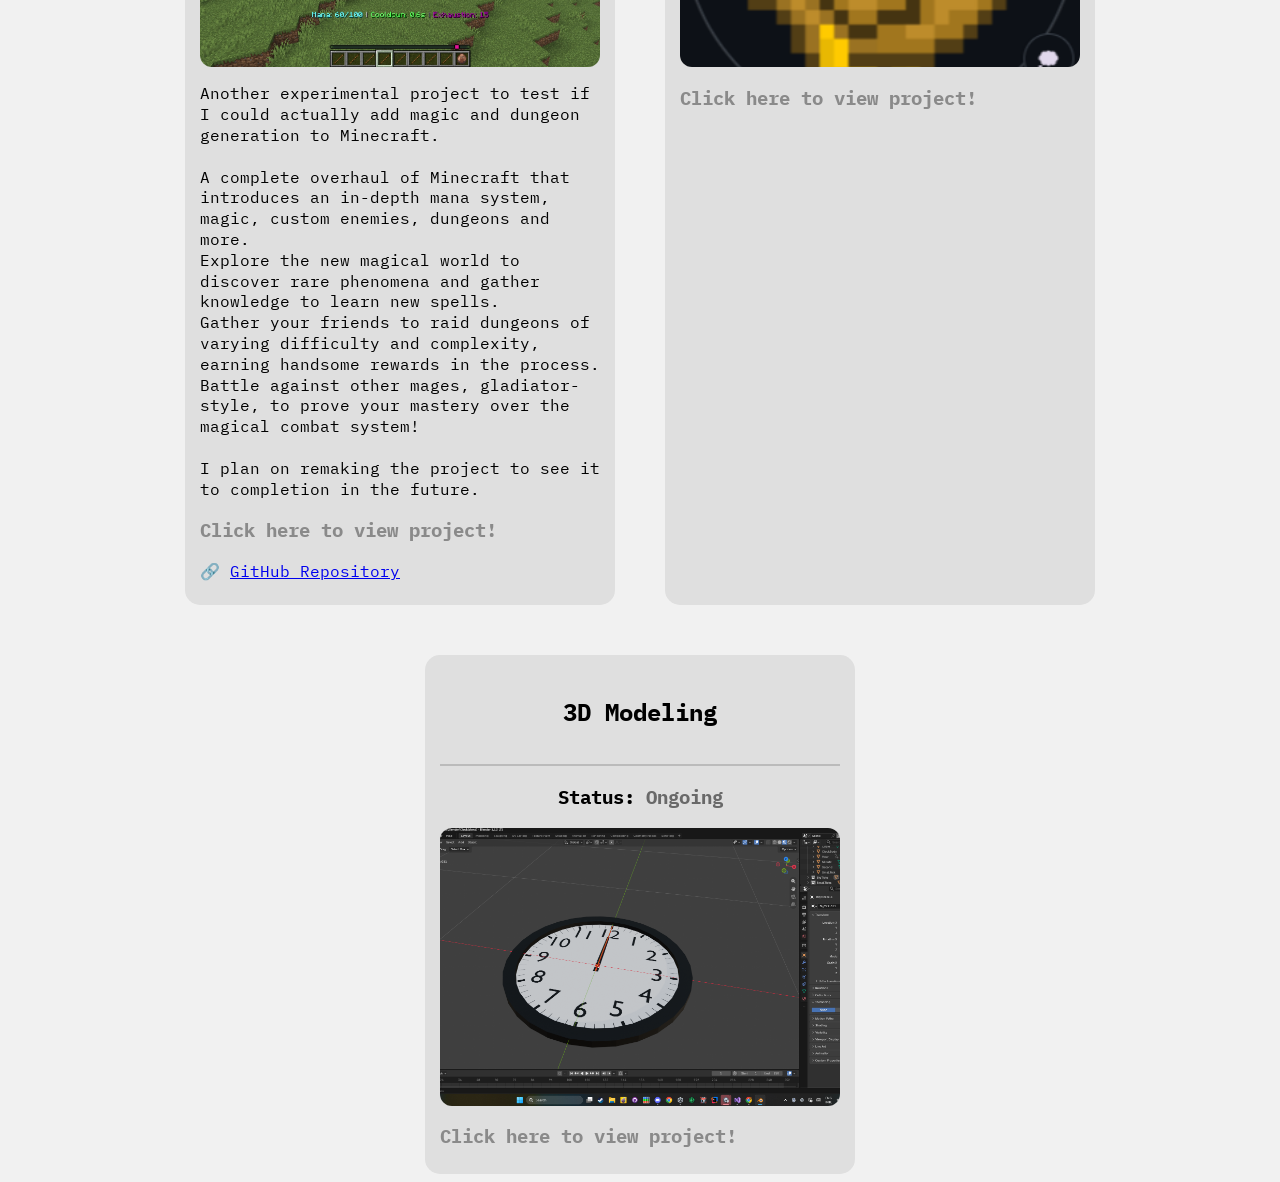
==== commit fb0627be: "added clock to modeling" ====
--- a/index.html
+++ b/index.html
@@ -177,7 +177,7 @@
           <div class="project-display">
             <h2 style="text-align: center;"><strong>My Drawings</strong></h2><hr>
             <h3 style="text-align: center;"><strong>Status: <span style="color: dimgray;">Ongoing</span></strong></h3>
-            <img src="images/chicken_placeholder.png" alt="Thumbnail for art style="width: 360px; height: 250px; object-fit: cover; border-radius: 12px; display: block; margin-left: auto; margin-right: auto">
+            <img src="images/chicken_placeholder.png" alt="Thumbnail for art" style=" width: 360px; height: 250px; object-fit: cover; border-radius: 12px; display: block; margin-left: auto; margin-right: auto">
             <p>
             </p>
             <a href="drawings.html" class="main-card-link"></a>
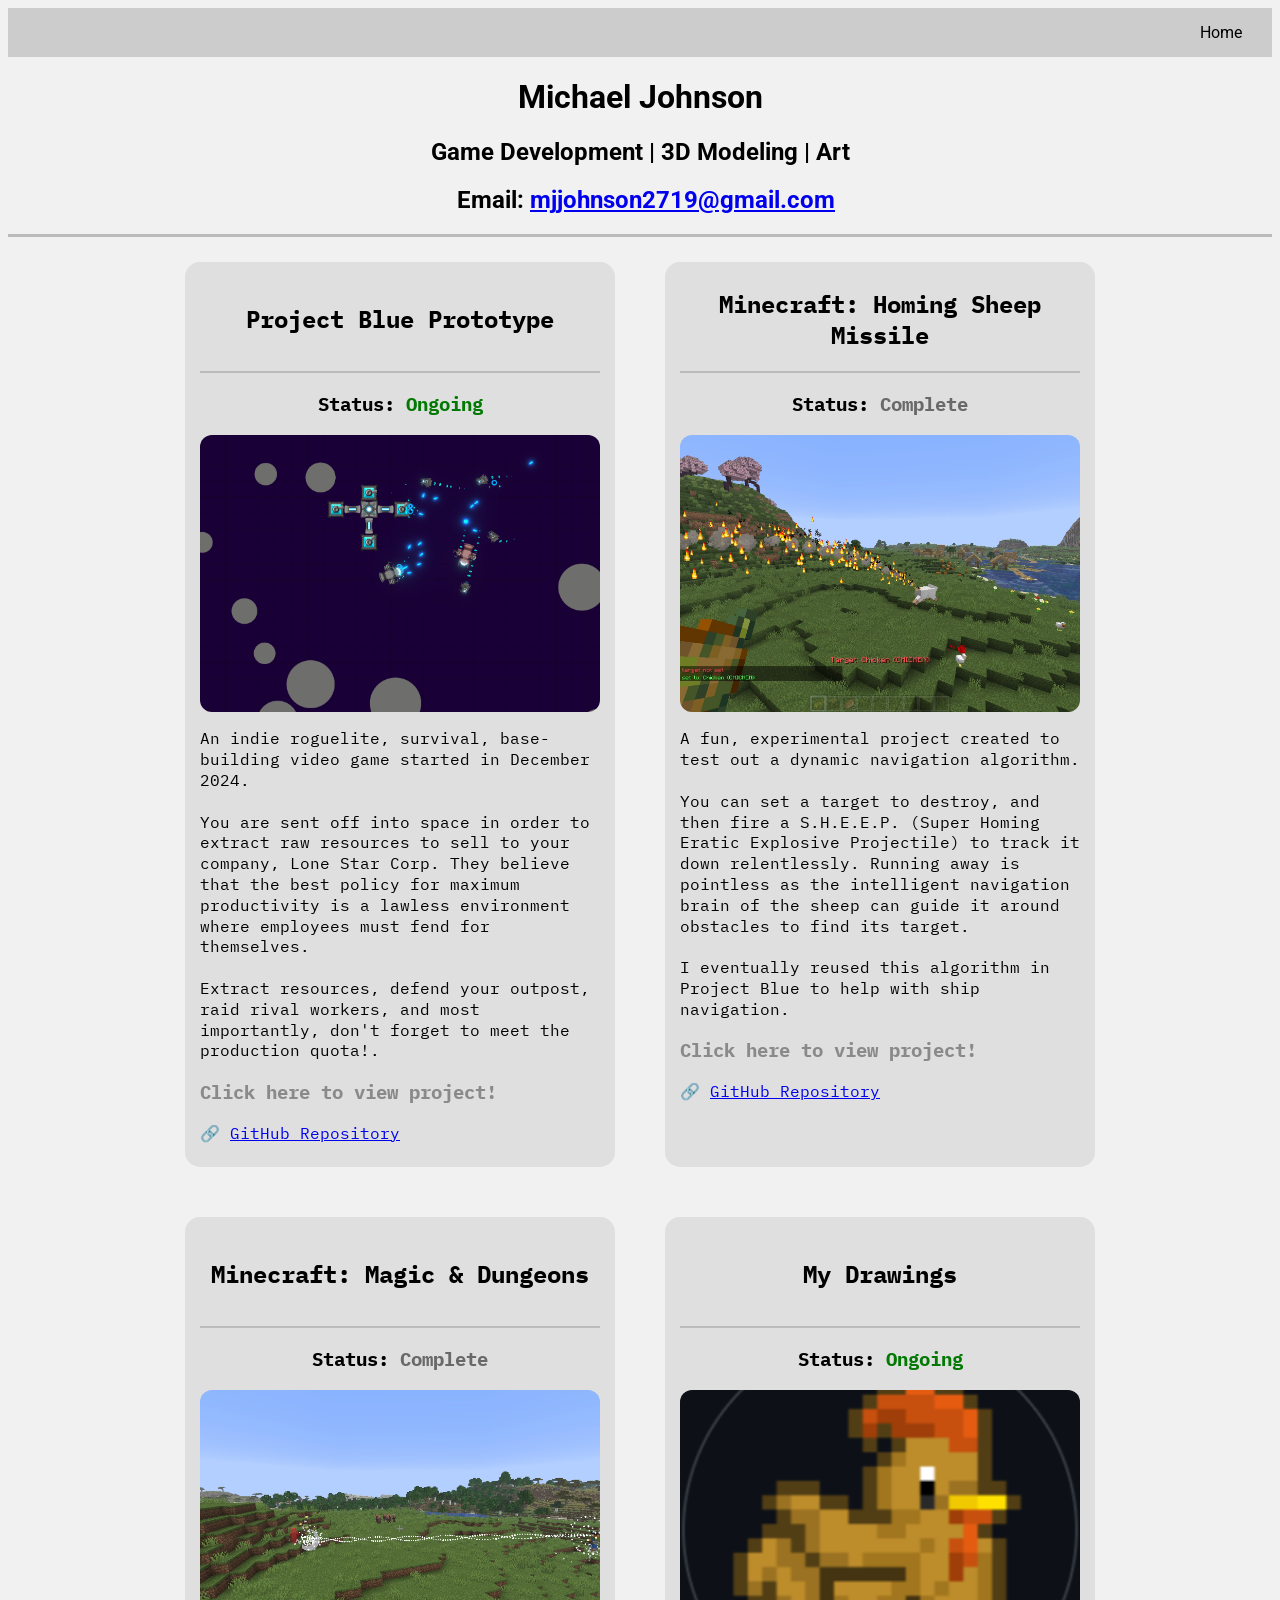
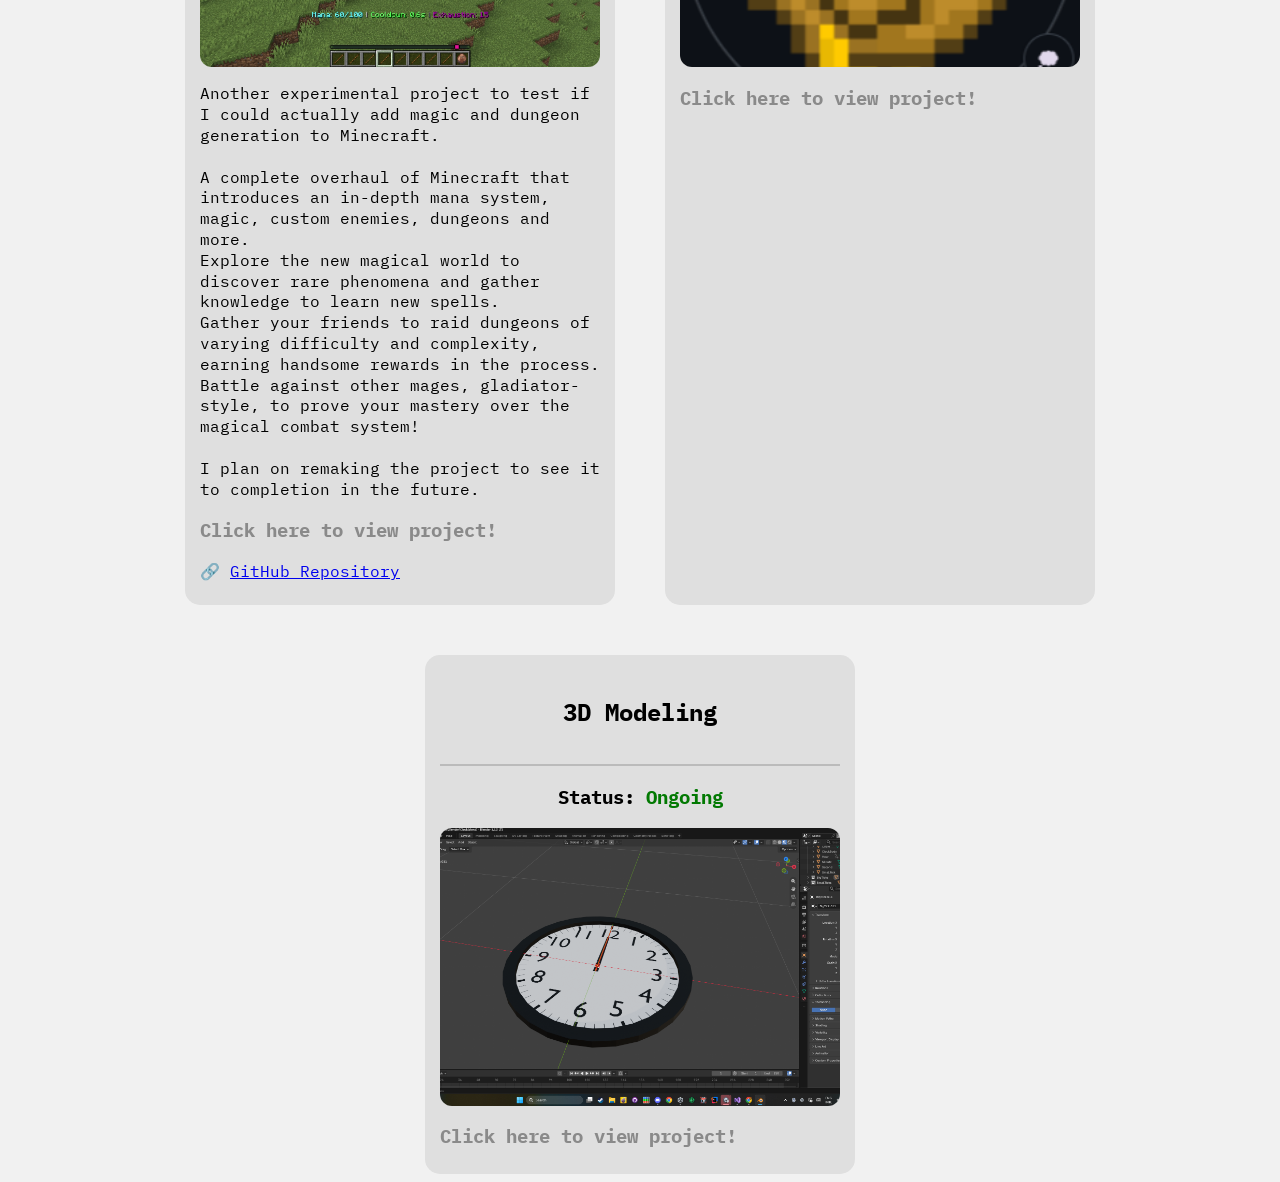
==== commit d417c609: "Fixed status colors" ====
--- a/index.html
+++ b/index.html
@@ -124,7 +124,7 @@
       <!-- Project Blue display -->
       <li>
         <div class="project-display">
-          <h2 style="text-align: center;"><strong>Project Blue</strong></h2><hr>
+          <h2 style="text-align: center;"><strong>Project Blue Prototype</strong></h2><hr>
           <h3 style="text-align: center;"><strong>Status: <span style="color: rgb(2, 121, 2);">Ongoing</span></strong></h3>
           <img src="images/project_blue_thumbnail.png" alt="Thumbnail scene for Project Blue" style="width: 360px; height: 250px; object-fit: cover; border-radius: 12px; display: block; margin-left: auto; margin-right: auto">
 
@@ -176,7 +176,7 @@
       <li>
           <div class="project-display">
             <h2 style="text-align: center;"><strong>My Drawings</strong></h2><hr>
-            <h3 style="text-align: center;"><strong>Status: <span style="color: dimgray;">Ongoing</span></strong></h3>
+            <h3 style="text-align: center;"><strong>Status: <span style="color: rgb(2, 121, 2);">Ongoing</span></strong></h3>
             <img src="images/chicken_placeholder.png" alt="Thumbnail for art" style=" width: 360px; height: 250px; object-fit: cover; border-radius: 12px; display: block; margin-left: auto; margin-right: auto">
             <p>
             </p>
@@ -189,7 +189,7 @@
       <li>
           <div class="project-display">
             <h2 style="text-align: center;"><strong>3D Modeling</strong></h2><hr>
-            <h3 style="text-align: center;"><strong>Status: <span style="color: dimgray;">Ongoing</span></strong></h3>
+            <h3 style="text-align: center;"><strong>Status: <span style="color: rgb(2, 121, 2);">Ongoing</span></strong></h3>
             <img src="images/modeling_placeholder.png" alt="Thumbnail for modeling" style="width: 360px; height: 250px; object-fit: cover; border-radius: 12px; display: block; margin-left: auto; margin-right: auto">
             <p>
             </p>
